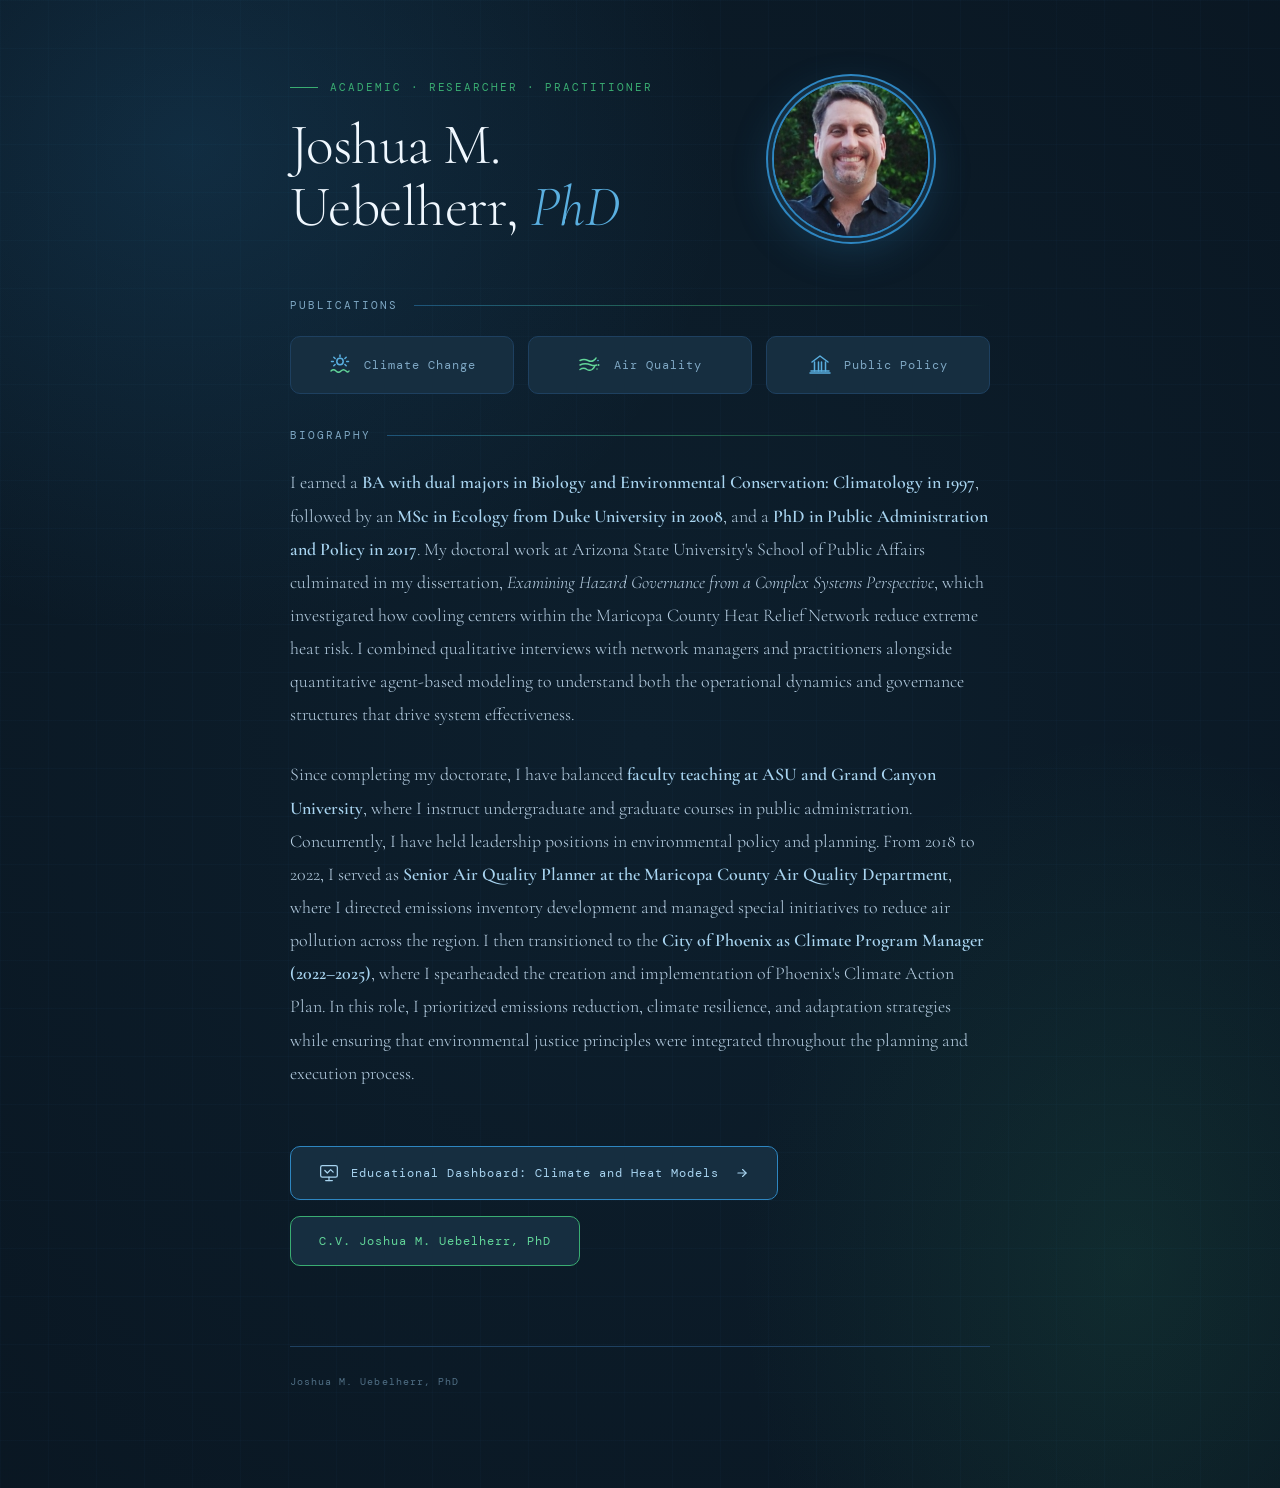
==== index.html @ 6f88d466 "Add files via upload" ====
<!DOCTYPE html>
<html lang="en">
<head>
  <meta charset="UTF-8" />
  <meta name="viewport" content="width=device-width, initial-scale=1.0" />
  <title>Joshua M. Uebelherr, PhD</title>
  
  <!-- Fonts -->
  <link rel="preconnect" href="https://fonts.googleapis.com" />
  <link rel="preconnect" href="https://fonts.gstatic.com" crossorigin />
  <link href="https://fonts.googleapis.com/css2?family=Cormorant+Garamond:ital,wght@0,300;0,400;0,600;1,300;1,400&family=DM+Mono:wght@300;400&display=swap" rel="stylesheet" />
  
  <style>
    /* ============================================
       CSS RESET & VARIABLES
       ============================================ */
    *, *::before, *::after {
      box-sizing: border-box;
      margin: 0;
      padding: 0;
    }

    :root {
      --bg: #0d1f2d;
      --surface: #162e40;
      --surface2: #1c3a50;
      --blue: #2e86c1;
      --blue-light: #5aafe0;
      --blue-pale: #a8d4f0;
      --green: #3aad72;
      --green-light: #62d699;
      --text: #dce9f4;
      --text-dim: #7fa8c4;
      --rule: #1e4060;
      --white: #f0f8ff;
    }

    /* ============================================
       BASE STYLES
       ============================================ */
    html {
      background: var(--bg);
      color: var(--text);
      font-size: 16px;
    }

    body {
      font-family: 'Cormorant Garamond', Georgia, serif;
      min-height: 100vh;
      overflow-x: hidden;
      animation: pageFadeIn 0.5s ease forwards;
    }

    /* Background gradients */
    body::before {
      content: '';
      position: fixed;
      inset: 0;
      background:
        radial-gradient(ellipse 70% 55% at 15% 10%, rgba(46,134,193,0.18) 0%, transparent 60%),
        radial-gradient(ellipse 55% 65% at 88% 85%, rgba(58,173,114,0.12) 0%, transparent 55%),
        radial-gradient(ellipse 90% 90% at 50% 50%, #0d1f2d 0%, #091520 100%);
      z-index: -1;
    }

    /* Grid overlay */
    body::after {
      content: '';
      position: fixed;
      inset: 0;
      background-image:
        linear-gradient(rgba(46,134,193,0.03) 1px, transparent 1px),
        linear-gradient(90deg, rgba(46,134,193,0.03) 1px, transparent 1px);
      background-size: 48px 48px;
      z-index: -1;
    }

    /* ============================================
       LAYOUT
       ============================================ */
    .page {
      max-width: 780px;
      margin: 0 auto;
      padding: 80px 40px 100px;
    }

    /* ============================================
       HEADER
       ============================================ */
    header {
      margin-bottom: 60px;
      opacity: 0;
      transform: translateY(20px);
      animation: rise 0.9s cubic-bezier(0.22,1,0.36,1) 0.1s forwards;
    }

    .header-inner {
      display: flex;
      align-items: center;
      justify-content: space-between;
      gap: 32px;
      padding-right: 60px;
    }

    .header-text {
      flex: 1;
    }

    .label {
      font-family: 'DM Mono', monospace;
      font-size: 0.68rem;
      letter-spacing: 0.18em;
      color: var(--green);
      text-transform: uppercase;
      margin-bottom: 20px;
      display: flex;
      align-items: center;
      gap: 12px;
    }

    .label::before {
      content: '';
      display: inline-block;
      width: 28px;
      height: 1px;
      background: var(--green);
    }

    h1 {
      font-family: 'Cormorant Garamond', Georgia, serif;
      font-weight: 300;
      font-size: clamp(2.4rem, 5.5vw, 3.6rem);
      line-height: 1.08;
      letter-spacing: -0.01em;
      color: var(--white);
    }

    h1 em {
      font-style: italic;
      color: var(--blue-light);
    }

    .headshot {
      width: 158px;
      height: 158px;
      border-radius: 50%;
      object-fit: cover;
      flex-shrink: 0;
      border: 2px solid var(--blue);
      box-shadow:
        0 0 0 4px var(--surface),
        0 0 0 6px var(--blue),
        0 12px 40px rgba(46,134,193,0.25);
    }

    /* ============================================
       SECTION HEADERS (with horizontal rule)
       ============================================ */
    .section-header {
      display: flex;
      align-items: center;
      gap: 16px;
      margin-bottom: 24px;
    }

    .section-header h2 {
      font-family: 'DM Mono', monospace;
      font-size: 0.68rem;
      font-weight: 400;
      letter-spacing: 0.18em;
      text-transform: uppercase;
      color: var(--text-dim);
      white-space: nowrap;
    }

    .section-header::after {
      content: '';
      flex: 1;
      height: 1px;
      background: linear-gradient(to right, var(--blue), var(--green), transparent);
      opacity: 0.5;
    }

    /* ============================================
       RESEARCH INTERESTS (3-box row)
       ============================================ */
    .interests {
      opacity: 0;
      transform: translateY(16px);
      animation: rise 0.9s cubic-bezier(0.22,1,0.36,1) 0.35s forwards;
    }

    .interests-list {
      display: flex;
      flex-wrap: wrap;
      gap: 14px;
      list-style: none;
    }

    .interests-list li {
      display: flex;
      align-items: center;
      gap: 12px;
      flex: 1 1 0;
      justify-content: center;
      font-family: 'DM Mono', monospace;
      font-size: 0.75rem;
      letter-spacing: 0.08em;
      padding: 16px 22px;
      border: 1px solid var(--rule);
      border-radius: 10px;
      background: var(--surface);
      color: var(--text-dim);
      transition: border-color 0.3s, color 0.3s, background 0.3s, transform 0.25s, box-shadow 0.3s;
      cursor: default;
    }

    .interests-list li a {
      color: inherit;
      text-decoration: none;
    }

    .interests-list li:hover {
      background: var(--surface2);
      transform: translateY(-3px);
      box-shadow: 0 8px 24px rgba(0,0,0,0.3);
    }

    .interests-list li:hover a {
      text-decoration: underline;
      text-underline-offset: 3px;
    }

    /* Hover colors per item */
    .interests-list li:nth-child(1):hover { border-color: var(--blue-light); color: var(--blue-pale); }
    .interests-list li:nth-child(2):hover { border-color: var(--green-light); color: var(--green-light); }
    .interests-list li:nth-child(3):hover { border-color: var(--blue-light); color: var(--blue-pale); }

    .interest-icon {
      flex-shrink: 0;
      width: 24px;
      height: 24px;
    }

    /* ============================================
       BIOGRAPHY SECTION
       ============================================ */
    .bio-section {
      margin-top: 34px;
      opacity: 0;
      transform: translateY(16px);
      animation: rise 0.9s cubic-bezier(0.22,1,0.36,1) 0.55s forwards;
    }

    .bio-section .section-header {
      margin-bottom: 24px;
    }

    .bio-text p {
      font-size: 1.12rem;
      line-height: 1.85;
      color: #b8d0e4;
      font-weight: 300;
      margin-bottom: 1.5em;
    }

    .bio-text p:last-child {
      margin-bottom: 0;
    }

    .bio-text p strong {
      font-weight: 600;
      color: var(--blue-pale);
    }

    /* ============================================
       BUTTONS
       ============================================ */
    .buttons-container {
      display: flex;
      flex-direction: column;
      gap: 16px;
      margin-top: 56px;
      align-items: flex-start;
      opacity: 0;
      transform: translateY(16px);
      animation: rise 0.9s cubic-bezier(0.22,1,0.36,1) 0.7s forwards;
    }

    /* Dashboard button (blue) */
    .dashboard-btn {
      display: inline-flex;
      align-items: center;
      gap: 12px;
      font-family: 'DM Mono', monospace;
      font-size: 0.78rem;
      letter-spacing: 0.08em;
      text-decoration: none;
      padding: 16px 28px;
      color: var(--blue-pale);
      background: var(--surface);
      border: 1px solid var(--blue);
      border-radius: 10px;
      transition: background 0.3s, border-color 0.3s, color 0.3s, transform 0.25s, box-shadow 0.3s;
      white-space: nowrap;
    }

    .dashboard-btn:hover {
      background: var(--surface2);
      border-color: var(--green-light);
      color: var(--green-light);
      transform: translateY(-2px);
      box-shadow: 0 8px 28px rgba(46,134,193,0.2);
    }

    .dashboard-btn .arrow-icon {
      margin-left: 4px;
      transition: transform 0.25s;
    }

    .dashboard-btn:hover .arrow-icon {
      transform: translateX(4px);
    }

    /* CV button (green) */
    .cv-btn {
      display: inline-flex;
      align-items: center;
      gap: 12px;
      font-family: 'DM Mono', monospace;
      font-size: 0.78rem;
      letter-spacing: 0.08em;
      text-decoration: none;
      padding: 16px 28px;
      color: var(--green-light);
      background: var(--surface);
      border: 1px solid var(--green);
      border-radius: 10px;
      transition: background 0.3s, border-color 0.3s, color 0.3s, transform 0.25s, box-shadow 0.3s;
      white-space: nowrap;
    }

    .cv-btn:hover {
      background: var(--surface2);
      border-color: var(--green-light);
      color: var(--white);
      transform: translateY(-2px);
      box-shadow: 0 8px 28px rgba(58,173,114,0.2);
    }

    /* ============================================
       FOOTER
       ============================================ */
    footer {
      margin-top: 80px;
      padding-top: 28px;
      border-top: 1px solid var(--rule);
      display: flex;
      justify-content: flex-start;
      align-items: center;
      opacity: 0;
      animation: rise 0.9s cubic-bezier(0.22,1,0.36,1) 0.9s forwards;
    }

    footer span {
      font-family: 'DM Mono', monospace;
      font-size: 0.65rem;
      letter-spacing: 0.1em;
      color: var(--text-dim);
      opacity: 0.6;
    }

    /* ============================================
       ANIMATIONS
       ============================================ */
    @keyframes rise {
      to {
        opacity: 1;
        transform: translateY(0);
      }
    }

    @keyframes pageFadeIn {
      from {
        opacity: 0;
        transform: translateY(12px);
      }
      to {
        opacity: 1;
        transform: translateY(0);
      }
    }

    @keyframes pageFadeOut {
      from {
        opacity: 1;
        transform: translateY(0);
      }
      to {
        opacity: 0;
        transform: translateY(-12px);
      }
    }

    body.fade-out {
      animation: pageFadeOut 0.4s ease forwards;
    }

    /* ============================================
       RESPONSIVE
       ============================================ */
    @media (max-width: 560px) {
      .page {
        padding: 56px 24px 72px;
      }

      .header-inner {
        flex-direction: column;
        padding-right: 0;
        text-align: center;
      }

      .headshot {
        order: -1;
        margin-bottom: 24px;
      }

      .label {
        justify-content: center;
      }

      footer {
        flex-direction: column;
        gap: 12px;
        text-align: center;
      }

      .interests-list {
        gap: 10px;
      }

      .interests-list li {
        padding: 14px 16px;
      }
    }
  </style>
</head>

<body>
  <main class="page">

    <!-- ========== HEADER ========== -->
    <header>
      <div class="header-inner">
        <div class="header-text">
          <p class="label">Academic · Researcher · Practitioner</p>
          <h1>Joshua M.<br>Uebelherr, <em>PhD</em></h1>
        </div>
        <img class="headshot" src="headshot.jpg" alt="Joshua M. Uebelherr headshot" />
      </div>
    </header>

    <!-- ========== PUBLICATIONS ========== -->
    <div class="section-header">
      <h2>PUBLICATIONS</h2>
    </div>

    <section class="interests" aria-label="Research Interests">
      <ul class="interests-list">

        <!-- Climate Change -->
        <li>
          <svg class="interest-icon" viewBox="0 0 24 24" fill="none" stroke="#5aafe0" stroke-width="1.5" stroke-linecap="round" stroke-linejoin="round" aria-hidden="true">
            <circle cx="12" cy="8.5" r="3.2"/>
            <line x1="12" y1="2" x2="12" y2="3.8"/>
            <line x1="18.2" y1="4.3" x2="16.9" y2="5.5"/>
            <line x1="20.5" y1="8.5" x2="18.7" y2="8.5"/>
            <line x1="18.2" y1="12.7" x2="16.9" y2="11.5"/>
            <line x1="5.8" y1="4.3" x2="7.1" y2="5.5"/>
            <line x1="3.5" y1="8.5" x2="5.3" y2="8.5"/>
            <line x1="5.8" y1="12.7" x2="7.1" y2="11.5"/>
            <path d="M3 18 Q5.5 15.5 8 18 Q10.5 20.5 13 18 Q15.5 15.5 18 18 Q20 20 21 18" stroke="#62d699" stroke-width="1.4" fill="none"/>
          </svg>
          <a href="ClimatePubs.html" class="interest-link">Climate Change</a>
        </li>

        <!-- Air Quality -->
        <li>
          <svg class="interest-icon" viewBox="0 0 24 24" fill="none" stroke="#62d699" stroke-width="1.5" stroke-linecap="round" stroke-linejoin="round" aria-hidden="true">
            <path d="M2 7.5 Q6 5.5 10 7.5 Q13 9 15.5 7.5 Q17.5 6.2 18 5"/>
            <path d="M2 12 Q7 9.5 13 12 Q16 13.2 18.5 12"/>
            <path d="M2 16.5 Q5.5 14 9 16.5 Q11.5 18.2 14 16.5 Q16 15 16.5 13.5"/>
            <circle cx="20.5" cy="12" r="1" fill="#62d699" stroke="none"/>
            <circle cx="20" cy="7.5" r="0.8" fill="#5aafe0" stroke="none"/>
            <circle cx="19" cy="16" r="0.7" fill="#62d699" stroke="none"/>
          </svg>
          <a href="AqPubs.html" class="interest-link">Air Quality</a>
        </li>

        <!-- Public Policy -->
        <li>
          <svg class="interest-icon" viewBox="0 0 24 24" fill="none" stroke="#5aafe0" stroke-width="1.5" stroke-linecap="round" stroke-linejoin="round" aria-hidden="true">
            <polyline points="4,9 12,3 20,9"/>
            <line x1="6.5" y1="9" x2="6.5" y2="18"/>
            <line x1="10.5" y1="9" x2="10.5" y2="18"/>
            <line x1="13.5" y1="9" x2="13.5" y2="18"/>
            <line x1="17.5" y1="9" x2="17.5" y2="18"/>
            <line x1="3" y1="18" x2="21" y2="18"/>
            <line x1="2" y1="20" x2="22" y2="20"/>
          </svg>
          <a href="PolicyPubs.html" class="interest-link">Public Policy</a>
        </li>

      </ul>
    </section>

    <!-- ========== BIOGRAPHY ========== -->
    <section class="bio-section" aria-label="Biography">
      <div class="section-header">
        <h2>Biography</h2>
      </div>
      <div class="bio-text">
        <p>
          I earned a <strong>BA with dual majors in Biology and Environmental Conservation: Climatology in 1997</strong>,
          followed by an <strong>MSc in Ecology from Duke University in 2008</strong>, and a <strong>PhD in Public
          Administration and Policy in 2017</strong>. My doctoral work at Arizona State University's School of Public
          Affairs culminated in my dissertation, <em>Examining Hazard Governance from a Complex Systems Perspective</em>,
          which investigated how cooling centers within the Maricopa County Heat Relief Network reduce extreme heat risk.
          I combined qualitative interviews with network managers and
          practitioners alongside quantitative agent-based modeling to understand both the operational dynamics
          and governance structures that drive system effectiveness.
        </p>
        <p>
          Since completing my doctorate, I have balanced <strong>faculty teaching at ASU and Grand Canyon
          University</strong>, where I instruct undergraduate and graduate courses in public administration.
          Concurrently, I have held leadership positions in environmental policy and planning. From 2018 to 2022,
          I served as <strong>Senior Air Quality Planner at the Maricopa County Air Quality Department</strong>,
          where I directed emissions inventory development and managed special initiatives to reduce air pollution
          across the region. I then transitioned to the <strong>City of Phoenix as Climate Program Manager
          (2022–2025)</strong>, where I spearheaded the creation and implementation of Phoenix's Climate Action
          Plan. In this role, I prioritized emissions reduction, climate resilience, and adaptation strategies
          while ensuring that environmental justice principles were integrated throughout the planning and
          execution process.
        </p>
      </div>
    </section>

    <!-- ========== ACTION BUTTONS ========== -->
    <div class="buttons-container">
      <a href="https://uebelherr.github.io/climate-heat-model-Spring2025/" class="dashboard-btn">
        <svg width="20" height="20" viewBox="0 0 24 24" fill="none" stroke="currentColor" stroke-width="1.5" stroke-linecap="round" stroke-linejoin="round" aria-hidden="true">
          <rect x="2" y="3" width="20" height="14" rx="2"/>
          <line x1="8" y1="21" x2="16" y2="21"/>
          <line x1="12" y1="17" x2="12" y2="21"/>
          <polyline points="7 9 10 12 14 8 17 11"/>
        </svg>
        Educational Dashboard: Climate and Heat Models
        <svg width="14" height="14" viewBox="0 0 24 24" fill="none" stroke="currentColor" stroke-width="2" stroke-linecap="round" stroke-linejoin="round" aria-hidden="true" class="arrow-icon">
          <line x1="5" y1="12" x2="19" y2="12"/>
          <polyline points="13 6 19 12 13 18"/>
        </svg>
      </a>
      <a href="CV_JoshuaUebelherr.pdf" target="_blank" rel="noopener noreferrer" class="cv-btn">
        C.V. Joshua M. Uebelherr, PhD
      </a>
    </div>

    <!-- ========== FOOTER ========== -->
    <footer>
      <span>Joshua M. Uebelherr, PhD</span>
    </footer>

  </main>

  <!-- ========== PAGE TRANSITION SCRIPT ========== -->
  <script>
    document.querySelectorAll('a:not([target="_blank"])').forEach(function(link) {
      link.addEventListener('click', function(e) {
        var href = this.getAttribute('href');
        if (!href || href.startsWith('#') || href.startsWith('mailto:')) return;
        e.preventDefault();
        document.body.classList.add('fade-out');
        setTimeout(function() {
          window.location.href = href;
        }, 380);
      });
    });

    window.addEventListener('pageshow', function(e) {
      document.body.classList.remove('fade-out');
      document.body.style.animation = 'none';
      document.body.offsetHeight; // Force reflow
      document.body.style.animation = '';
    });
  </script>
</body>
</html>
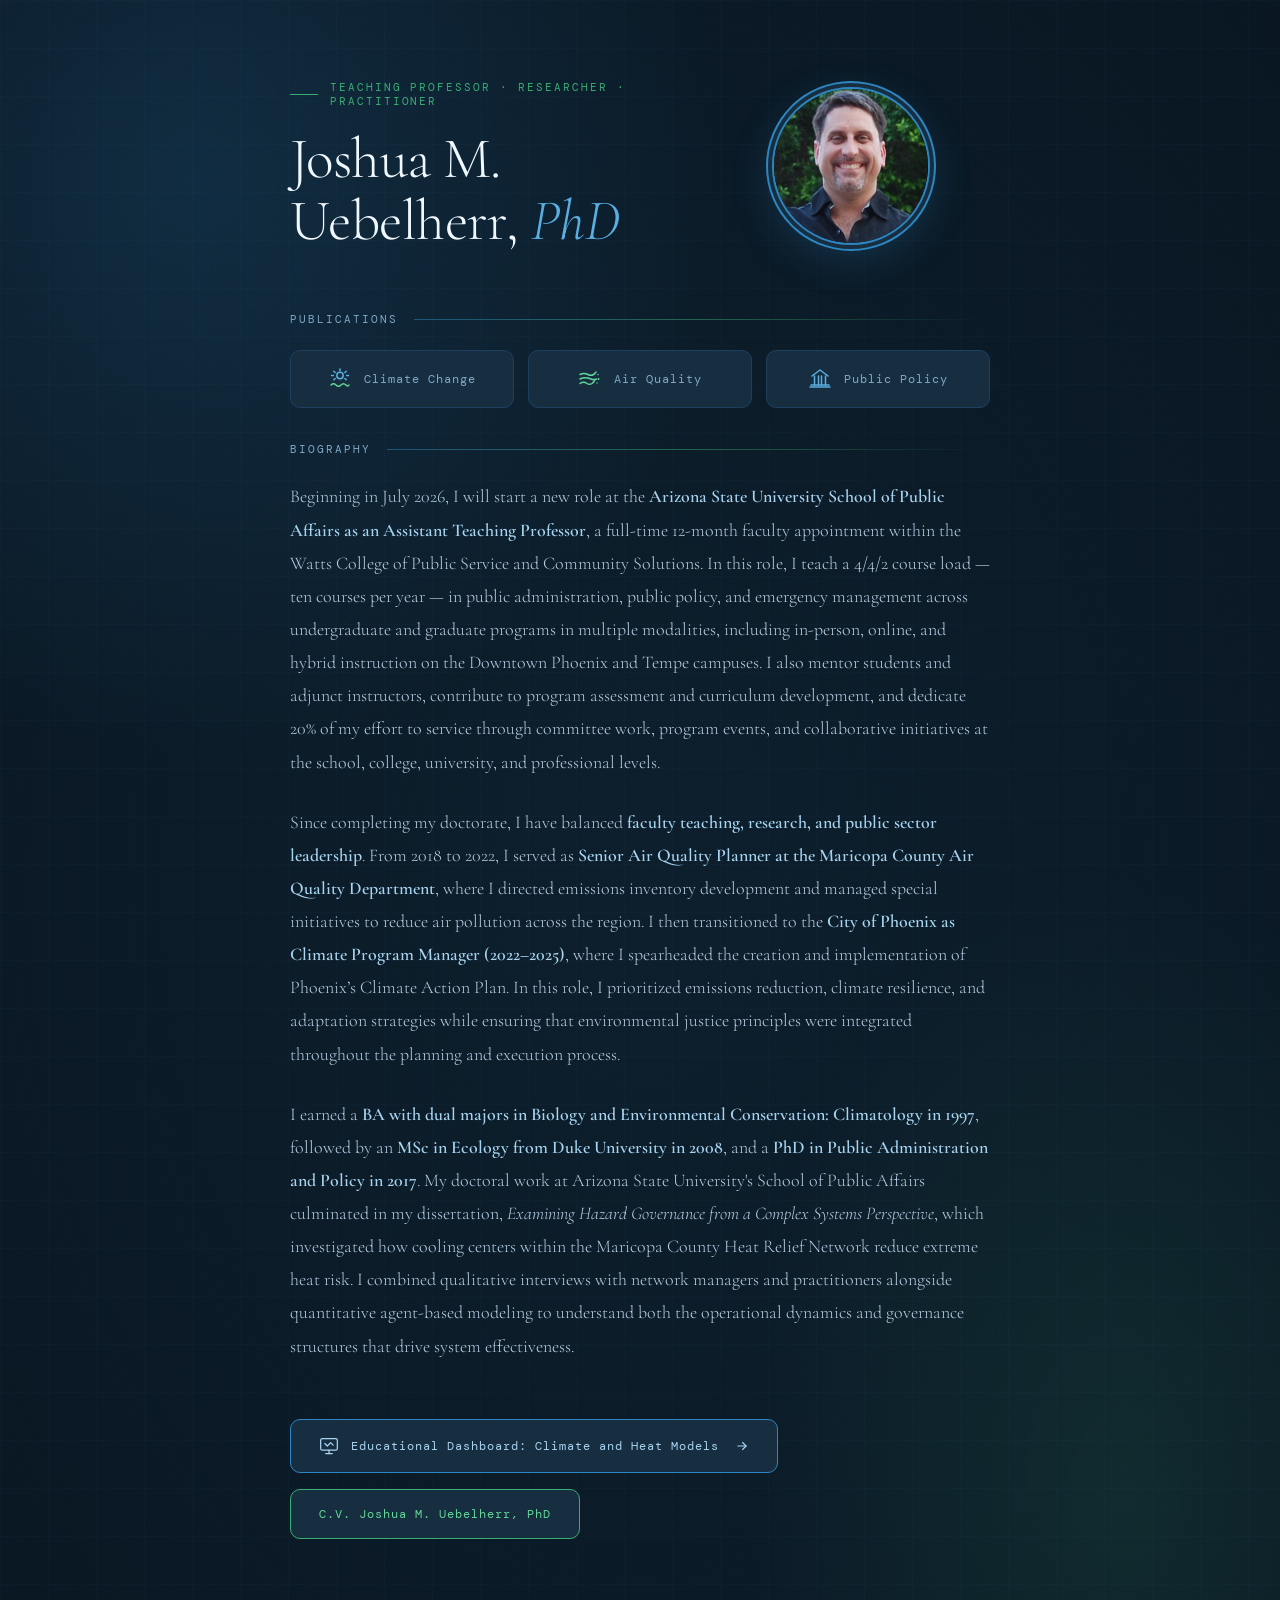
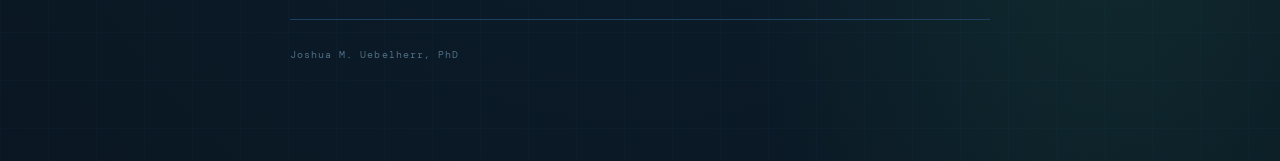
==== commit 47e6e197: "Add files via upload" ====
--- a/index.html
+++ b/index.html
@@ -3,8 +3,200 @@
 <head>
   <meta charset="UTF-8" />
   <meta name="viewport" content="width=device-width, initial-scale=1.0" />
-  <title>Joshua M. Uebelherr, PhD</title>
+  <title>Joshua Uebelherr | Climate Policy &amp; Heat Risk Researcher, ASU</title>
+  <meta name="description" content="PhD in Public Administration &amp; Policy (ASU). Climate policy researcher specializing in heat risk resilience, agent-based modeling, and Phoenix/Maricopa County climate adaptation. Faculty at ASU School of Public Affairs. Former Senior Air Quality Planner and Climate Program Manager." />
+  <meta name="author" content="Joshua M. Uebelherr" />
+  <meta name="robots" content="index, follow, max-image-preview:large" />
   
+  <link rel="canonical" href="https://uebelherr.net/" />
+
+  <!-- Open Graph -->
+  <meta property="og:type" content="profile" />
+  <meta property="og:title" content="Joshua M. Uebelherr, PhD — Climate, Air Quality &amp; Public Policy Researcher" />
+  <meta property="og:description" content="Academic and policy practitioner working at the intersection of climate science, air quality, and public administration." />
+  <meta property="og:url" content="https://uebelherr.net/" />
+  <meta property="og:image" content="https://uebelherr.net/headshot.jpg" />
+  <meta property="og:site_name" content="Joshua M. Uebelherr, PhD" />
+  <meta property="profile:first_name" content="Joshua" />
+  <meta property="profile:last_name" content="Uebelherr" />
+
+  <!-- Twitter Card -->
+  <meta name="twitter:card" content="summary" />
+  <meta name="twitter:title" content="Joshua M. Uebelherr, PhD" />
+  <meta name="twitter:description" content="Academic and policy practitioner working at the intersection of climate science, air quality, and public administration." />
+  <meta name="twitter:image" content="https://uebelherr.net/headshot.jpg" />
+
+  <!-- Structured Data: Person + Educational Dashboard -->
+  <script type="application/ld+json">
+  {
+  "@context": "https://schema.org",
+  "@graph": [
+    {
+      "@type": "Person",
+      "@id": "https://uebelherr.net/#person",
+      "name": "Joshua Uebelherr",
+      "alternateName": [
+        "Joshua M. Uebelherr",
+        "Joshua Michael Uebelherr",
+        "J. M. Uebelherr"
+      ],
+      "givenName": "Joshua",
+      "additionalName": "M.",
+      "familyName": "Uebelherr",
+      "honorificSuffix": "PhD",
+      "jobTitle": [
+        "Assistant Teaching Professor",
+        "Climate, Air Quality, and Public Policy Researcher"
+      ],
+      "url": "https://uebelherr.net/",
+      "mainEntityOfPage": "https://uebelherr.net/",
+      "image": {
+        "@type": "ImageObject",
+        "url": "https://uebelherr.net/headshot.jpg",
+        "caption": "Joshua Uebelherr headshot"
+      },
+      "description": "Climate policy researcher and public administration expert specializing in heat risk resilience, agent-based modeling, and urban climate adaptation. PhD from Arizona State University; faculty at ASU School of Public Affairs.",
+      "alumniOf": [
+        {
+          "@type": "CollegeOrUniversity",
+          "name": "Arizona State University",
+          "sameAs": "https://www.asu.edu"
+        },
+        {
+          "@type": "CollegeOrUniversity",
+          "name": "Duke University",
+          "sameAs": "https://www.duke.edu"
+        }
+      ],
+      "affiliation": [
+        {
+          "@type": "CollegeOrUniversity",
+          "name": "Arizona State University, School of Public Affairs",
+          "url": "https://publicaffairs.asu.edu"
+        },
+        {
+          "@type": "CollegeOrUniversity",
+          "name": "Grand Canyon University",
+          "url": "https://www.gcu.edu"
+        }
+      ],
+      "workLocation": {
+        "@type": "Place",
+        "name": "Phoenix, Arizona"
+      },
+      "knowsAbout": [
+        "Climate Policy",
+        "Heat Risk Resilience",
+        "Urban Climate Adaptation",
+        "Agent-Based Modeling",
+        "Air Quality Planning",
+        "Public Policy",
+        "Public Administration",
+        "Complex Systems",
+        "Environmental Justice",
+        "Extreme Heat",
+        "Maricopa County",
+        "Phoenix Climate Action Plan"
+      ],
+      "hasCredential": [
+        {
+          "@type": "EducationalOccupationalCredential",
+          "credentialCategory": "degree",
+          "name": "PhD in Public Administration and Policy",
+          "issuedBy": {
+            "@type": "CollegeOrUniversity",
+            "name": "Arizona State University"
+          },
+          "dateIssued": "2017"
+        },
+        {
+          "@type": "EducationalOccupationalCredential",
+          "credentialCategory": "degree",
+          "name": "MSc in Ecology",
+          "issuedBy": {
+            "@type": "CollegeOrUniversity",
+            "name": "Duke University"
+          },
+          "dateIssued": "2008"
+        }
+      ],
+      "award": [
+        {
+          "@type": "Award",
+          "name": "Distinguished Faculty Associate Award",
+          "awardedBy": {
+            "@type": "CollegeOrUniversity",
+            "name": "Arizona State University"
+          }
+        }
+      ],
+      "sameAs": [
+        "https://scholar.google.com/citations?user=ci6eXy0AAAAJ&hl=en",
+        "https://www.researchgate.net/scientific-contributions/Joshua-M-Uebelherr-2014433657",
+        "https://search.asu.edu/profile/1700699"
+      ]
+    },
+    {
+      "@type": "WebSite",
+      "@id": "https://uebelherr.net/#website",
+      "url": "https://uebelherr.net/",
+      "name": "Joshua Uebelherr, PhD",
+      "alternateName": "Joshua M. Uebelherr, PhD",
+      "description": "Personal academic website of Joshua Uebelherr, PhD.",
+      "publisher": {
+        "@id": "https://uebelherr.net/#person"
+      },
+      "inLanguage": "en-US"
+    },
+    {
+      "@type": "ProfilePage",
+      "@id": "https://uebelherr.net/#profilepage",
+      "url": "https://uebelherr.net/",
+      "name": "Joshua Uebelherr, PhD",
+      "headline": "Joshua Uebelherr, PhD — Climate, Air Quality & Public Policy Researcher",
+      "description": "Academic profile, biography, publications, CV, and educational dashboard for Joshua Uebelherr, PhD.",
+      "mainEntity": {
+        "@id": "https://uebelherr.net/#person"
+      },
+      "isPartOf": {
+        "@id": "https://uebelherr.net/#website"
+      },
+      "inLanguage": "en-US"
+    },
+    {
+      "@type": "CreativeWork",
+      "@id": "https://uebelherr.github.io/climate-heat-model-Spring2025/#creativework",
+      "name": "Educational Dashboard: Climate and Heat Models",
+      "alternateName": "Phoenix Climate & Heat Risk Policy Dashboard",
+      "url": "https://uebelherr.github.io/climate-heat-model-Spring2025/",
+      "description": "Interactive educational dashboard exploring climate change, extreme heat risk, and policy scenarios in Phoenix and Maricopa County. Built for use in ASU public administration courses, integrating agent-based mortality modeling, scenario analysis, and geographic visualization.",
+      "creator": {
+        "@id": "https://uebelherr.net/#person"
+      },
+      "author": {
+        "@id": "https://uebelherr.net/#person"
+      },
+      "learningResourceType": "Interactive Resource",
+      "educationalUse": "instruction",
+      "audience": {
+        "@type": "EducationalAudience",
+        "educationalRole": "student"
+      },
+      "about": [
+        "Climate Change",
+        "Extreme Heat",
+        "Agent-Based Modeling",
+        "Public Policy",
+        "Phoenix, Arizona",
+        "Maricopa County"
+      ],
+      "isAccessibleForFree": true,
+      "inLanguage": "en-US"
+    }
+  ]
+}
+  </script>
+
   <!-- Fonts -->
   <link rel="preconnect" href="https://fonts.googleapis.com" />
   <link rel="preconnect" href="https://fonts.gstatic.com" crossorigin />
@@ -453,7 +645,7 @@
     <header>
       <div class="header-inner">
         <div class="header-text">
-          <p class="label">Academic · Researcher · Practitioner</p>
+          <p class="label">Teaching Professor · Researcher · Practitioner</p>
           <h1>Joshua M.<br>Uebelherr, <em>PhD</em></h1>
         </div>
         <img class="headshot" src="headshot.jpg" alt="Joshua M. Uebelherr headshot" />
@@ -521,6 +713,27 @@
       </div>
       <div class="bio-text">
         <p>
+          Beginning in July 2026, I will start a new role at the <strong>Arizona State University School of Public Affairs as an
+          Assistant Teaching Professor</strong>, a full-time 12-month faculty appointment within the Watts College
+          of Public Service and Community Solutions. In this role, I teach a 4/4/2 course load — ten courses per
+          year — in public administration, public policy, and emergency management across undergraduate and
+          graduate programs in multiple modalities, including in-person, online, and hybrid instruction on the
+          Downtown Phoenix and Tempe campuses. I also mentor students and adjunct instructors, contribute to
+          program assessment and curriculum development, and dedicate 20% of my effort to service through
+          committee work, program events, and collaborative initiatives at the school, college, university, and
+          professional levels.
+        </p>
+        <p>
+          Since completing my doctorate, I have balanced <strong>faculty teaching, research, and public sector
+          leadership</strong>. From 2018 to 2022, I served as <strong>Senior Air Quality Planner at the Maricopa
+          County Air Quality Department</strong>, where I directed emissions inventory development and managed
+          special initiatives to reduce air pollution across the region. I then transitioned to the <strong>City
+          of Phoenix as Climate Program Manager (2022–2025)</strong>, where I spearheaded the creation and
+          implementation of Phoenix’s Climate Action Plan. In this role, I prioritized emissions reduction,
+          climate resilience, and adaptation strategies while ensuring that environmental justice principles were
+          integrated throughout the planning and execution process.
+        </p>
+        <p>
           I earned a <strong>BA with dual majors in Biology and Environmental Conservation: Climatology in 1997</strong>,
           followed by an <strong>MSc in Ecology from Duke University in 2008</strong>, and a <strong>PhD in Public
           Administration and Policy in 2017</strong>. My doctoral work at Arizona State University's School of Public
@@ -529,18 +742,6 @@
           I combined qualitative interviews with network managers and
           practitioners alongside quantitative agent-based modeling to understand both the operational dynamics
           and governance structures that drive system effectiveness.
-        </p>
-        <p>
-          Since completing my doctorate, I have balanced <strong>faculty teaching at ASU and Grand Canyon
-          University</strong>, where I instruct undergraduate and graduate courses in public administration.
-          Concurrently, I have held leadership positions in environmental policy and planning. From 2018 to 2022,
-          I served as <strong>Senior Air Quality Planner at the Maricopa County Air Quality Department</strong>,
-          where I directed emissions inventory development and managed special initiatives to reduce air pollution
-          across the region. I then transitioned to the <strong>City of Phoenix as Climate Program Manager
-          (2022–2025)</strong>, where I spearheaded the creation and implementation of Phoenix's Climate Action
-          Plan. In this role, I prioritized emissions reduction, climate resilience, and adaptation strategies
-          while ensuring that environmental justice principles were integrated throughout the planning and
-          execution process.
         </p>
       </div>
     </section>
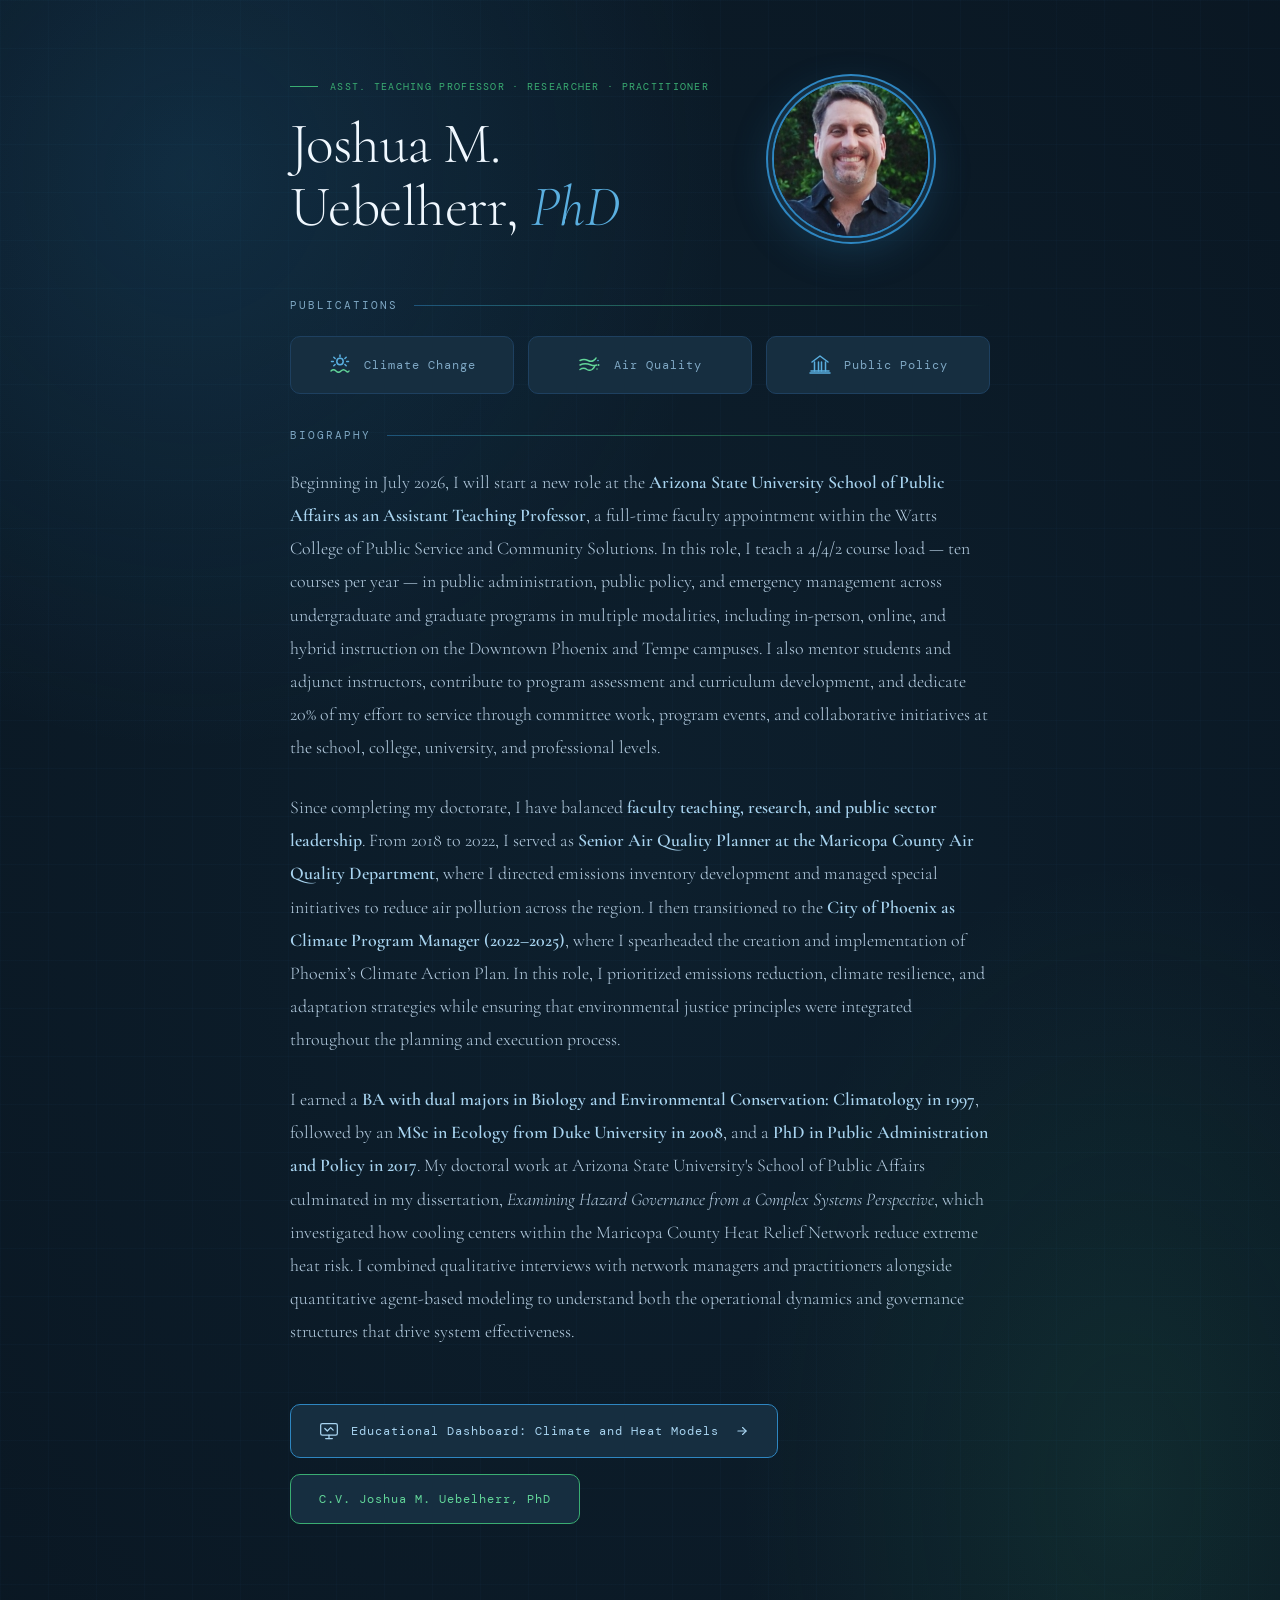
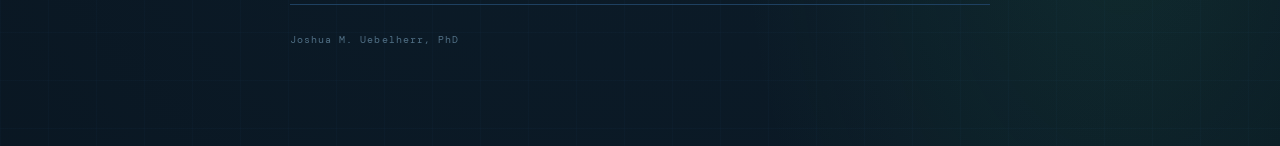
==== commit a6ddc0f0: "Add files via upload" ====
--- a/index.html
+++ b/index.html
@@ -300,14 +300,15 @@
 
     .label {
       font-family: 'DM Mono', monospace;
-      font-size: 0.68rem;
-      letter-spacing: 0.18em;
+      font-size: 0.62rem;
+      letter-spacing: 0.13em;
       color: var(--green);
       text-transform: uppercase;
       margin-bottom: 20px;
       display: flex;
       align-items: center;
       gap: 12px;
+      white-space: nowrap;
     }
 
     .label::before {
@@ -645,7 +646,7 @@
     <header>
       <div class="header-inner">
         <div class="header-text">
-          <p class="label">Teaching Professor · Researcher · Practitioner</p>
+          <p class="label">Asst. Teaching Professor · Researcher · Practitioner</p>
           <h1>Joshua M.<br>Uebelherr, <em>PhD</em></h1>
         </div>
         <img class="headshot" src="headshot.jpg" alt="Joshua M. Uebelherr headshot" />
@@ -714,7 +715,7 @@
       <div class="bio-text">
         <p>
           Beginning in July 2026, I will start a new role at the <strong>Arizona State University School of Public Affairs as an
-          Assistant Teaching Professor</strong>, a full-time 12-month faculty appointment within the Watts College
+          Assistant Teaching Professor</strong>, a full-time faculty appointment within the Watts College
           of Public Service and Community Solutions. In this role, I teach a 4/4/2 course load — ten courses per
           year — in public administration, public policy, and emergency management across undergraduate and
           graduate programs in multiple modalities, including in-person, online, and hybrid instruction on the
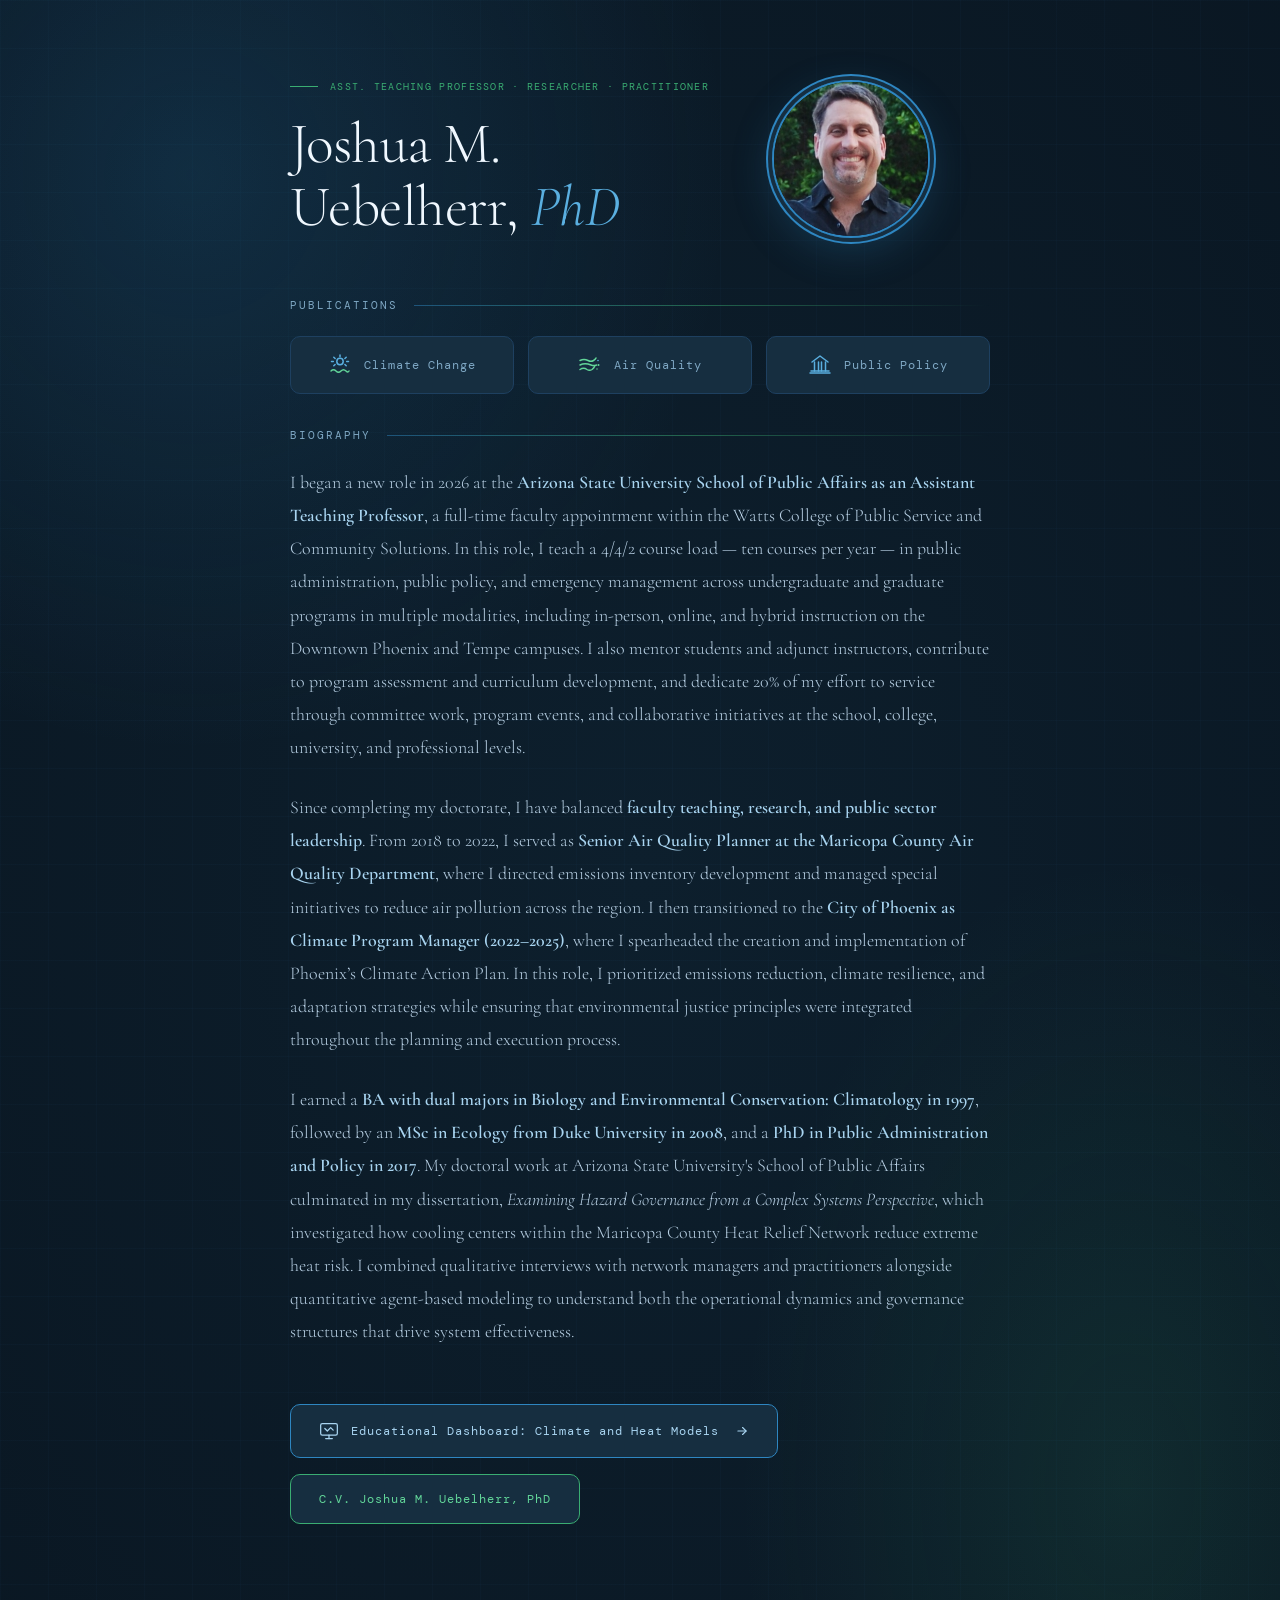
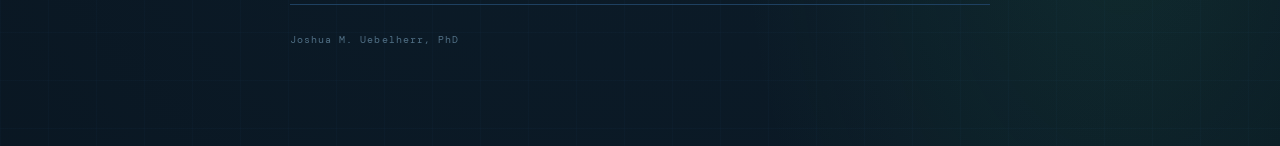
==== commit a67ffb99: "Add files via upload" ====
--- a/index.html
+++ b/index.html
@@ -714,7 +714,7 @@
       </div>
       <div class="bio-text">
         <p>
-          Beginning in July 2026, I will start a new role at the <strong>Arizona State University School of Public Affairs as an
+          I began a new role in 2026 at the <strong>Arizona State University School of Public Affairs as an
           Assistant Teaching Professor</strong>, a full-time faculty appointment within the Watts College
           of Public Service and Community Solutions. In this role, I teach a 4/4/2 course load — ten courses per
           year — in public administration, public policy, and emergency management across undergraduate and
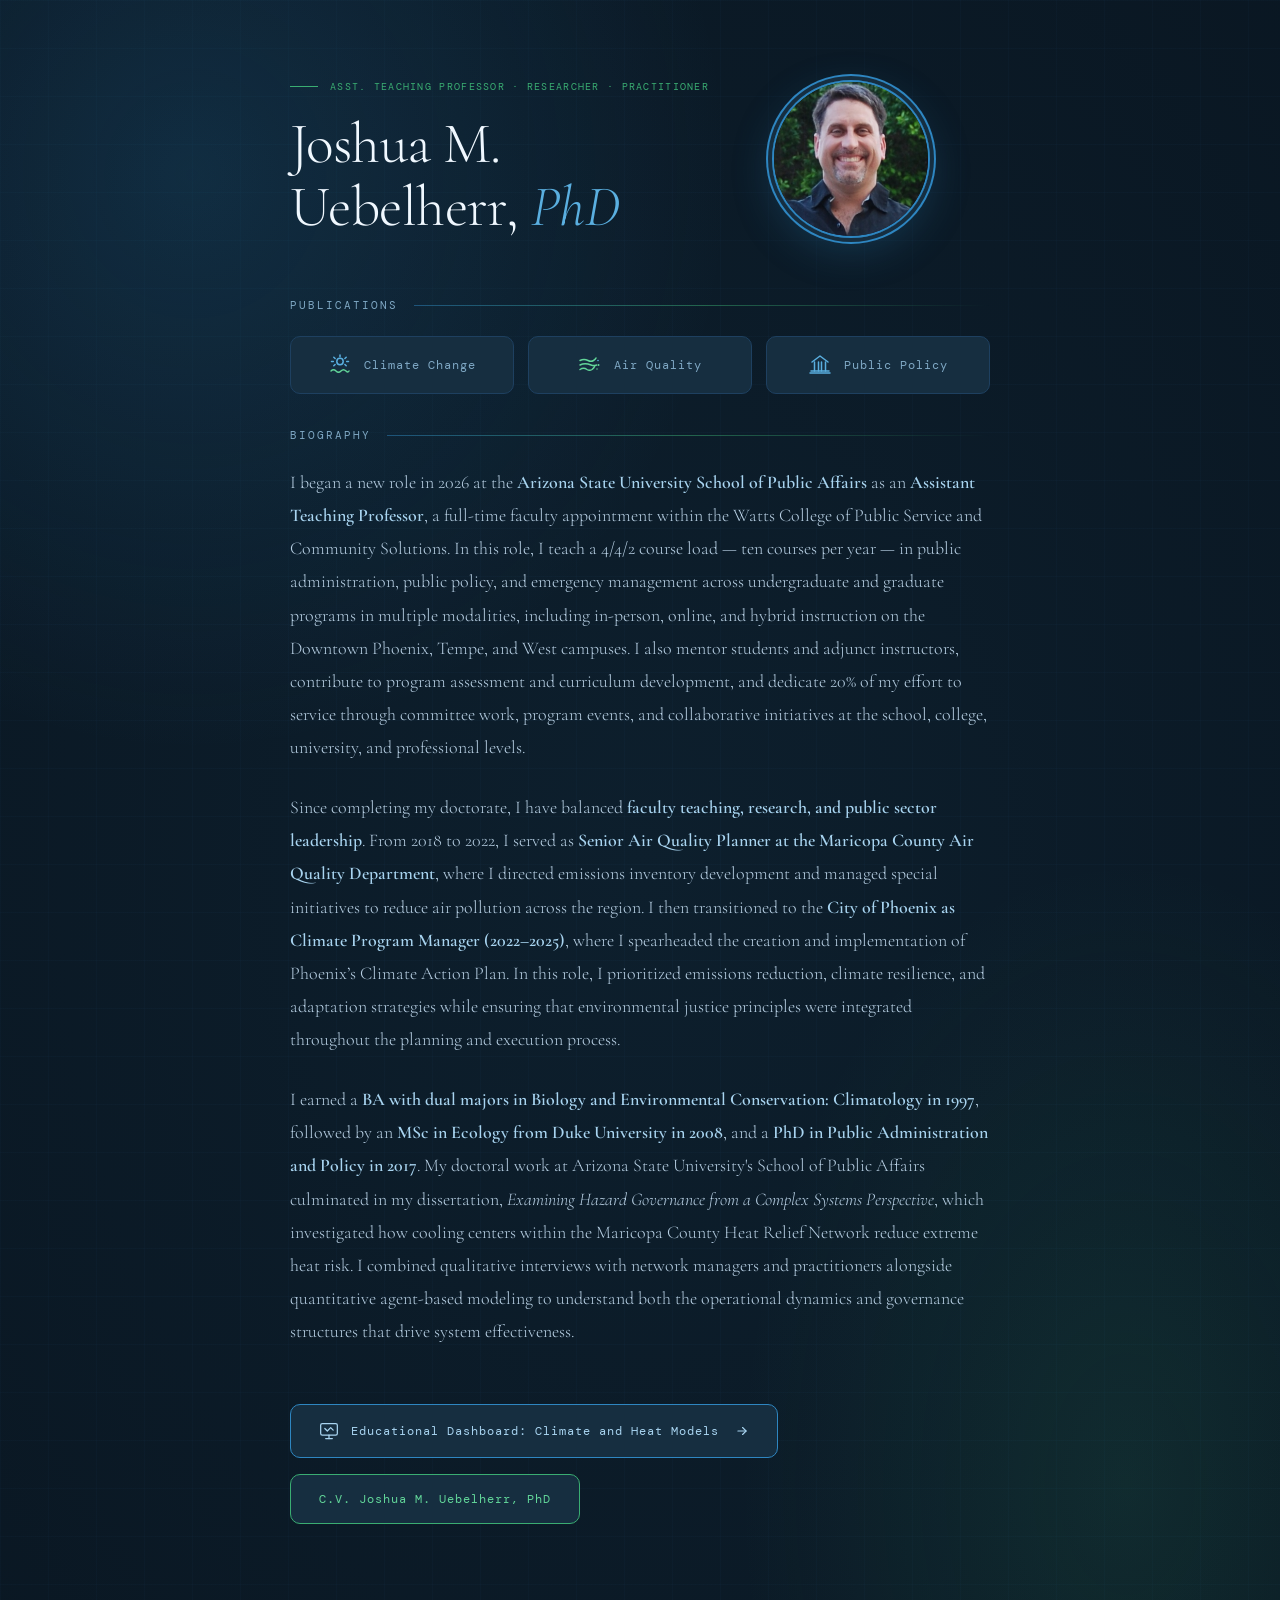
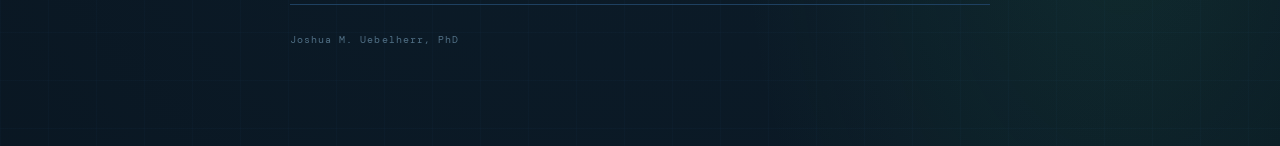
==== commit 388bf4bc: "Add files via upload" ====
--- a/index.html
+++ b/index.html
@@ -714,12 +714,12 @@
       </div>
       <div class="bio-text">
         <p>
-          I began a new role in 2026 at the <strong>Arizona State University School of Public Affairs as an
-          Assistant Teaching Professor</strong>, a full-time faculty appointment within the Watts College
+          I began a new role in 2026 at the <strong>Arizona State University School of Public Affairs</strong> as an
+          <strong>Assistant Teaching Professor</strong>, a full-time faculty appointment within the Watts College
           of Public Service and Community Solutions. In this role, I teach a 4/4/2 course load — ten courses per
           year — in public administration, public policy, and emergency management across undergraduate and
           graduate programs in multiple modalities, including in-person, online, and hybrid instruction on the
-          Downtown Phoenix and Tempe campuses. I also mentor students and adjunct instructors, contribute to
+          Downtown Phoenix, Tempe, and  West campuses. I also mentor students and adjunct instructors, contribute to
           program assessment and curriculum development, and dedicate 20% of my effort to service through
           committee work, program events, and collaborative initiatives at the school, college, university, and
           professional levels.
